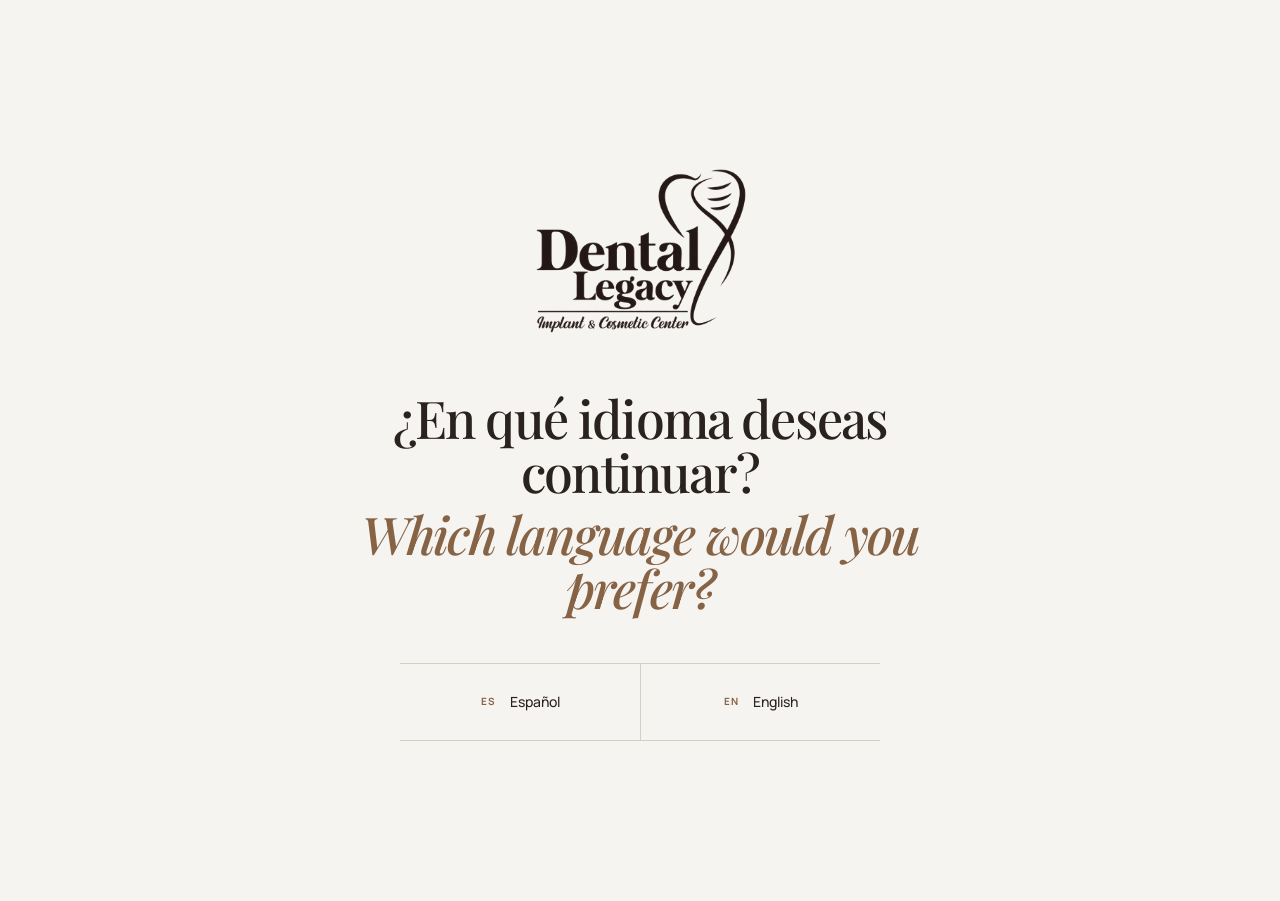
==== valoracion.html @ 096273a8 "Add bilingual assessment flow" ====
<!doctype html>
<html lang="es">
<head>
  <meta charset="utf-8">
  <meta name="viewport" content="width=device-width, initial-scale=1, viewport-fit=cover">
  <meta name="theme-color" content="#f6f4f1">
  <meta name="robots" content="noindex,follow">
  <title>Agenda tu valoración | Dental Legacy CR</title>
  <meta name="description" content="Solicita tu valoración en Dental Legacy CR. Indica el motivo de tu consulta, fecha y hora preferidas y envía tu solicitud directamente por WhatsApp.">
  <meta property="og:type" content="website">
  <meta property="og:title" content="Agenda tu valoración | Dental Legacy CR">
  <meta property="og:description" content="Completa una solicitud breve y envíala directamente a Dental Legacy CR por WhatsApp.">
  <meta property="og:site_name" content="Dental Legacy CR">
  <meta property="og:image" content="https://alediaz07.github.io/-dental-legacy-cr/assets/dental-legacy-equipo.jpeg">
  <meta property="og:image:alt" content="Dental Legacy CR en sus instalaciones">
  <link rel="icon" type="image/webp" href="assets/brand/symbol.webp">
  <link rel="preload" as="font" type="font/woff2" href="assets/fonts/font-1.woff2" crossorigin>
  <link rel="preload" as="font" type="font/woff2" href="assets/fonts/font-3.woff2" crossorigin>
  <link rel="stylesheet" href="assets/fonts/fonts.css">
  <link rel="stylesheet" href="assets/css/valoracion.css?v=2">
  <script defer src="assets/js/valoracion.js?v=2"></script>
</head>
<body class="language-open">
  <div class="language-gate" data-language-gate role="dialog" aria-modal="true" aria-labelledby="language-title">
    <div class="language-gate-inner">
      <img class="language-gate-logo" src="assets/brand/logo.webp" alt="Dental Legacy — Implant &amp; Cosmetic Center" width="1536" height="1024">
      <p class="language-gate-title" id="language-title"><span lang="es">¿En qué idioma deseas continuar?</span><em lang="en">Which language would you prefer?</em></p>
      <div class="language-options">
        <button class="language-option" type="button" data-language="es"><span>ES</span> Español</button>
        <button class="language-option" type="button" data-language="en"><span>EN</span> English</button>
      </div>
    </div>
  </div>

  <a class="skip-link" href="#valoracion-main" inert>Saltar al formulario</a>

  <header class="valuation-header" inert>
    <a class="home-link" href="index.html"><span aria-hidden="true">←</span> Volver a Dental Legacy</a>
    <div class="progress" aria-label="Progreso de la solicitud">
      <span class="progress-label" data-progress-label>Inicio</span>
      <span class="progress-track" aria-hidden="true"><i data-progress-bar></i></span>
      <span class="progress-count" data-progress-count>00 / 05</span>
    </div>
  </header>

  <main id="valoracion-main" class="valuation-main" inert>
    <div class="valuation-shell">
      <section class="flow-view intro-view is-active" data-view="intro" aria-labelledby="valuation-title">
        <p class="eyebrow">Dental Legacy CR</p>
        <h1 id="valuation-title">Agenda tu <em>valoración</em></h1>
        <p class="intro-copy">Cuéntanos brevemente qué necesitas.<br>Te tomará menos de un minuto.</p>
        <button class="primary-action" type="button" data-start>Comenzar <span aria-hidden="true">→</span></button>
      </section>

      <form id="valuation-form" novalidate>
        <section class="flow-view" data-view="1" aria-labelledby="question-1" hidden>
          <h2 id="question-1" tabindex="-1">¿Cómo te llamas?</h2>
          <label class="field-label" for="patient-name">Tu nombre</label>
          <input class="text-input" id="patient-name" name="name" type="text" placeholder="Tu nombre" maxlength="80" autocomplete="name" required aria-describedby="error-1">
          <p class="form-error" id="error-1" aria-live="polite"></p>
          <div class="step-actions step-actions--forward">
            <button class="primary-action" type="button" data-next="1">Continuar <span aria-hidden="true">→</span></button>
          </div>
        </section>

        <section class="flow-view" data-view="2" aria-labelledby="question-2" hidden>
          <h2 id="question-2" tabindex="-1">¿Qué te gustaría consultar?</h2>
          <fieldset class="reason-options" aria-describedby="error-2">
            <legend class="sr-only">Selecciona el motivo de tu consulta</legend>
            <div class="reason-option">
              <input id="reason-general" name="reason" type="radio" value="general">
              <label for="reason-general"><span>Valoración general</span><i aria-hidden="true"></i></label>
            </div>
            <div class="reason-option">
              <input id="reason-implants" name="reason" type="radio" value="implantes">
              <label for="reason-implants"><span>Implantes dentales</span><i aria-hidden="true"></i></label>
            </div>
            <div class="reason-option">
              <input id="reason-aesthetic" name="reason" type="radio" value="blanqueamiento">
              <label for="reason-aesthetic"><span>Estética / blanqueamiento</span><i aria-hidden="true"></i></label>
            </div>
            <div class="reason-option">
              <input id="reason-discomfort" name="reason" type="radio" value="molestia">
              <label for="reason-discomfort"><span>Tengo una molestia</span><i aria-hidden="true"></i></label>
            </div>
            <div class="reason-option">
              <input id="reason-other" name="reason" type="radio" value="otro">
              <label for="reason-other"><span>Otro motivo</span><i aria-hidden="true"></i></label>
            </div>
          </fieldset>
          <p class="form-error" id="error-2" aria-live="polite"></p>
          <div class="step-actions">
            <button class="back-action" type="button" data-back="2"><span aria-hidden="true">←</span> Atrás</button>
            <button class="primary-action" type="button" data-next="2">Continuar <span aria-hidden="true">→</span></button>
          </div>
        </section>

        <section class="flow-view" data-view="3" aria-labelledby="question-3" hidden>
          <h2 id="question-3" tabindex="-1">¿Qué tan pronto te gustaría visitarnos?</h2>
          <div class="picker-block picker-block--date">
            <label class="sr-only" for="preferred-date">Selecciona una fecha</label>
            <input class="native-picker native-picker--assistive" id="preferred-date" name="date" type="date" required aria-describedby="date-note error-3">
            <button class="picker-trigger" type="button" data-picker-trigger="date" aria-controls="preferred-date">
              <span class="picker-value" id="date-value" data-date-value>Selecciona una fecha</span>
              <svg viewBox="0 0 24 24" aria-hidden="true" focusable="false"><rect x="3.5" y="5.5" width="17" height="15" rx="1.5"></rect><path d="M7.5 3.5v4M16.5 3.5v4M3.5 10h17"></path></svg>
            </button>
          </div>
          <p class="preference-note" id="date-note">La fecha es una preferencia y está sujeta a coordinación con la clínica.</p>
          <p class="form-error" id="error-3" aria-live="polite"></p>
          <div class="step-actions">
            <button class="back-action" type="button" data-back="3"><span aria-hidden="true">←</span> Atrás</button>
            <button class="primary-action" type="button" data-next="3">Continuar <span aria-hidden="true">→</span></button>
          </div>
        </section>

        <section class="flow-view" data-view="4" aria-labelledby="question-4" hidden>
          <h2 id="question-4" tabindex="-1">¿A qué hora te funciona mejor?</h2>
          <div class="picker-block picker-block--time">
            <label class="picker-label" for="preferred-time">Seleccionar hora</label>
            <input class="native-picker native-picker--assistive" id="preferred-time" name="time" type="time" required aria-label="Hora preferida" aria-describedby="time-note error-4">
            <button class="picker-trigger" type="button" data-picker-trigger="time" aria-controls="time-picker" aria-expanded="false">
              <span class="picker-value" id="time-value" data-time-value>Seleccionar hora</span>
              <span class="picker-trigger-label" data-time-trigger-label>Formato de 12 horas · a. m. / p. m.</span>
              <svg viewBox="0 0 24 24" aria-hidden="true" focusable="false"><circle cx="12" cy="12" r="8.5"></circle><path d="M12 7.5v4.8l3.2 1.9"></path></svg>
            </button>
            <div class="time-picker" id="time-picker" data-time-picker hidden>
              <p class="time-picker-title">Selecciona tu hora de preferencia</p>
              <div class="time-wheels" aria-label="Selector de hora en formato de 12 horas">
                <div class="time-wheel" data-time-wheel="hour" aria-label="Hora"></div>
                <div class="time-wheel" data-time-wheel="minute" aria-label="Minutos"></div>
                <div class="time-wheel" data-time-wheel="period" aria-label="Período"></div>
              </div>
              <button class="time-picker-confirm" type="button" data-time-confirm>Usar esta hora <span aria-hidden="true">→</span></button>
            </div>
          </div>
          <p class="preference-note" id="time-note">Selecciona tu preferencia en formato de 12 horas. La hora está sujeta a coordinación con la clínica.</p>
          <p class="form-error" id="error-4" aria-live="polite"></p>
          <div class="step-actions">
            <button class="back-action" type="button" data-back="4"><span aria-hidden="true">←</span> Atrás</button>
            <button class="primary-action" type="button" data-next="4">Continuar <span aria-hidden="true">→</span></button>
          </div>
        </section>

        <section class="flow-view" data-view="5" aria-labelledby="question-5" hidden>
          <h2 id="question-5" tabindex="-1">¿Hay algo que quieras contarnos?</h2>
          <label class="field-label" for="patient-comment">Comentario opcional</label>
          <textarea class="text-input text-area" id="patient-comment" name="comment" maxlength="300" placeholder="Escribe aquí si deseas agregar algún detalle..."></textarea>
          <div class="step-actions">
            <button class="back-action" type="button" data-back="5"><span aria-hidden="true">←</span> Atrás</button>
            <button class="primary-action" type="submit">Revisar solicitud <span aria-hidden="true">→</span></button>
          </div>
        </section>
      </form>

      <section class="flow-view review-view" data-view="review" aria-labelledby="review-title" hidden>
        <p class="eyebrow">Solicitud de valoración</p>
        <h2 id="review-title" tabindex="-1">Todo listo.</h2>
        <p class="review-intro">Revisa tu solicitud antes de enviarla.</p>

        <article class="request-ticket" aria-label="Resumen de la solicitud">
          <header class="ticket-heading">
            <p>Dental Legacy CR</p>
            <span>Solicitud de valoración</span>
          </header>
          <dl class="ticket-details">
            <div><dt>Nombre</dt><dd data-review-name></dd></div>
            <div><dt>Consulta</dt><dd data-review-reason></dd></div>
            <div><dt>Fecha preferida</dt><dd data-review-date></dd></div>
            <div><dt>Hora preferida</dt><dd data-review-time></dd></div>
            <div data-review-comment-row hidden><dt>Comentario</dt><dd data-review-comment></dd></div>
          </dl>
          <p class="ticket-footer">Solicitud generada desde Dental Legacy CR</p>
        </article>

        <div class="review-actions">
          <a class="primary-action whatsapp-action" data-whatsapp href="https://wa.me/50687855335" target="_blank" rel="noopener noreferrer">Enviar por WhatsApp <span aria-hidden="true">→</span></a>
          <button class="edit-action" type="button" data-edit>Editar respuestas</button>
        </div>
      </section>
    </div>
  </main>
</body>
</html>
---- assets/fonts/fonts.css ----
@font-face {
  font-family: 'Manrope';
  font-style: normal;
  font-weight: 400;
  font-display: swap;
  src: url(../fonts/font-1.woff2) format('woff2');
  unicode-range: U+0000-00FF, U+0131, U+0152-0153, U+02BB-02BC, U+02C6, U+02DA, U+02DC, U+0304, U+0308, U+0329, U+2000-206F, U+20AC, U+2122, U+2191, U+2193, U+2212, U+2215, U+FEFF, U+FFFD;
}
@font-face {
  font-family: 'Manrope';
  font-style: normal;
  font-weight: 500;
  font-display: swap;
  src: url(../fonts/font-1.woff2) format('woff2');
  unicode-range: U+0000-00FF, U+0131, U+0152-0153, U+02BB-02BC, U+02C6, U+02DA, U+02DC, U+0304, U+0308, U+0329, U+2000-206F, U+20AC, U+2122, U+2191, U+2193, U+2212, U+2215, U+FEFF, U+FFFD;
}
@font-face {
  font-family: 'Manrope';
  font-style: normal;
  font-weight: 600;
  font-display: swap;
  src: url(../fonts/font-1.woff2) format('woff2');
  unicode-range: U+0000-00FF, U+0131, U+0152-0153, U+02BB-02BC, U+02C6, U+02DA, U+02DC, U+0304, U+0308, U+0329, U+2000-206F, U+20AC, U+2122, U+2191, U+2193, U+2212, U+2215, U+FEFF, U+FFFD;
}
@font-face {
  font-family: 'Manrope';
  font-style: normal;
  font-weight: 700;
  font-display: swap;
  src: url(../fonts/font-1.woff2) format('woff2');
  unicode-range: U+0000-00FF, U+0131, U+0152-0153, U+02BB-02BC, U+02C6, U+02DA, U+02DC, U+0304, U+0308, U+0329, U+2000-206F, U+20AC, U+2122, U+2191, U+2193, U+2212, U+2215, U+FEFF, U+FFFD;
}
@font-face {
  font-family: 'Playfair Display';
  font-style: italic;
  font-weight: 500;
  font-display: swap;
  src: url(../fonts/font-2.woff2) format('woff2');
  unicode-range: U+0000-00FF, U+0131, U+0152-0153, U+02BB-02BC, U+02C6, U+02DA, U+02DC, U+0304, U+0308, U+0329, U+2000-206F, U+20AC, U+2122, U+2191, U+2193, U+2212, U+2215, U+FEFF, U+FFFD;
}
@font-face {
  font-family: 'Playfair Display';
  font-style: normal;
  font-weight: 500;
  font-display: swap;
  src: url(../fonts/font-3.woff2) format('woff2');
  unicode-range: U+0000-00FF, U+0131, U+0152-0153, U+02BB-02BC, U+02C6, U+02DA, U+02DC, U+0304, U+0308, U+0329, U+2000-206F, U+20AC, U+2122, U+2191, U+2193, U+2212, U+2215, U+FEFF, U+FFFD;
}
---- assets/css/valoracion.css ----
:root{
  --paper:#f6f4f1;
  --ink:#2a221f;
  --accent:#876346;
  --line:#d6cfc5;
  --muted:#746b66;
  --error:#8b3f32;
  --serif:'Playfair Display',Georgia,serif;
  --sans:'Manrope',Arial,sans-serif;
}

*,*::before,*::after{box-sizing:border-box}
html{min-width:320px;background:var(--paper);scroll-behavior:smooth}
body{min-height:100vh;min-height:100dvh;margin:0;overflow-x:hidden;background:var(--paper);color:var(--ink);font-family:var(--sans);font-size:16px;-webkit-font-smoothing:antialiased}
body.language-open{overflow:hidden}
button,input,textarea{font:inherit}
button,a,input,textarea{-webkit-tap-highlight-color:transparent}
button{color:inherit}
[hidden]{display:none!important}

.language-gate{position:fixed;z-index:1000;inset:0;display:grid;place-items:center;min-height:100vh;min-height:100dvh;padding:clamp(24px,5vw,72px);background:var(--paper);opacity:1;transition:opacity .38s ease,visibility .38s ease}
.language-gate.is-closing{visibility:hidden;opacity:0;pointer-events:none}
.language-gate-inner{display:grid;justify-items:center;width:min(100%,660px);text-align:center}
.language-gate-logo{display:block;width:min(72vw,310px);height:auto;max-height:180px;object-fit:contain}
.language-gate-title{display:grid;gap:7px;margin:clamp(28px,5vw,52px) 0 clamp(30px,5vw,48px);font-family:var(--serif);font-size:clamp(30px,4.5vw,52px);font-weight:500;line-height:1.04;letter-spacing:-.035em}
.language-gate-title span,.language-gate-title em{display:block}
.language-gate-title em{color:var(--accent);font-weight:500}
.language-options{display:grid;grid-template-columns:repeat(2,minmax(0,1fr));width:min(100%,480px);border-top:1px solid var(--line);border-bottom:1px solid var(--line)}
.language-option{display:flex;align-items:center;justify-content:center;gap:13px;min-height:76px;padding:15px;border:0;background:transparent;color:var(--ink);font:500 14px/1.3 var(--sans);cursor:pointer;transition:background .25s ease,color .25s ease}
.language-option+ .language-option{border-left:1px solid var(--line)}
.language-option span{color:var(--accent);font-size:10px;font-weight:700;letter-spacing:.15em}
.language-option:hover{background:rgba(135,99,70,.08);color:var(--accent)}

.skip-link{position:fixed;z-index:10;top:8px;left:8px;padding:10px 14px;background:var(--ink);color:var(--paper);font-size:13px;transform:translateY(-150%)}
.skip-link:focus{transform:translateY(0)}

.valuation-header{position:relative;z-index:2;display:flex;align-items:center;justify-content:space-between;gap:32px;width:min(100%,1440px);margin:0 auto;padding:clamp(24px,3vw,42px) clamp(22px,5vw,76px)}
.home-link{display:inline-flex;align-items:center;gap:9px;min-height:44px;color:var(--ink);font-size:12px;font-weight:500;letter-spacing:.02em;text-decoration:none}
.home-link span{color:var(--accent);transition:transform .25s ease}
.home-link:hover span{transform:translateX(-3px)}
.progress{display:grid;grid-template-columns:auto minmax(72px,150px) auto;align-items:center;gap:13px;min-width:min(100%,260px);color:var(--muted);font-size:9px;font-weight:600;letter-spacing:.13em;text-transform:uppercase}
.progress-track{height:1px;overflow:hidden;background:var(--line)}
.progress-track i{display:block;width:100%;height:100%;background:var(--accent);transform:scaleX(0);transform-origin:left center;transition:transform .4s ease}
.progress-count{font-variant-numeric:tabular-nums}

.valuation-main{display:grid;min-height:calc(100vh - 120px);min-height:calc(100dvh - 120px);padding:clamp(18px,4vh,48px) clamp(22px,5vw,76px) calc(48px + env(safe-area-inset-bottom))}
.valuation-shell{display:grid;align-items:center;width:min(100%,1100px);margin:0 auto}
#valuation-form{display:grid;grid-area:1/1}
.flow-view{grid-area:1/1;width:min(100%,790px);opacity:0;transform:translateY(12px);transition:opacity .38s ease,transform .38s ease}
.flow-view.is-active{opacity:1;transform:translateY(0)}
.eyebrow{margin:0 0 20px;color:var(--accent);font-size:10px;font-weight:600;letter-spacing:.2em;text-transform:uppercase}
h1,h2{max-width:780px;margin:0;font-family:var(--serif);font-weight:500;letter-spacing:-.045em}
h1:focus,h2:focus{outline:none}
h1{font-size:clamp(58px,8vw,112px);line-height:.9}
h1 em{display:block;color:var(--accent);font-weight:500}
h2{font-size:clamp(50px,6.8vw,92px);line-height:.92}
.flow-view:not(.intro-view) h2,.flow-view:not(.intro-view) .text-input,.flow-view:not(.intro-view) .reason-option label,.flow-view:not(.intro-view) .native-picker,.flow-view:not(.intro-view) .picker-value,.flow-view:not(.intro-view) .ticket-details dd{font-family:var(--serif);font-weight:500;letter-spacing:-.03em}
.intro-copy,.review-intro{margin:clamp(25px,4vw,42px) 0 0;color:var(--muted);font-size:clamp(15px,1.4vw,18px);line-height:1.75}

.primary-action{display:inline-flex;align-items:center;justify-content:space-between;gap:38px;min-width:220px;min-height:54px;margin-top:clamp(30px,5vw,50px);padding:13px 20px;border:1px solid var(--ink);border-radius:2px;background:var(--ink);color:var(--paper);font-size:13px;font-weight:500;text-decoration:none;cursor:pointer;transition:background .25s ease,border-color .25s ease,transform .25s ease,box-shadow .25s ease}
.primary-action span{transition:transform .25s ease}
.primary-action:hover{border-color:var(--accent);background:var(--accent);box-shadow:0 10px 26px rgba(42,34,31,.1);transform:translateY(-2px)}
.primary-action:hover span{transform:translateX(3px)}
.primary-action:active{transform:translateY(0) scale(.985)}
.back-action,.edit-action,.change-picker{min-height:44px;padding:8px 0;border:0;background:transparent;color:var(--muted);font-size:12px;text-decoration:underline;text-decoration-color:var(--line);text-underline-offset:5px;cursor:pointer;transition:color .2s ease}
.back-action:hover,.edit-action:hover,.change-picker:hover{color:var(--accent)}

.field-label{display:block;margin-top:clamp(34px,5vw,54px);color:var(--accent);font-size:10px;font-weight:600;letter-spacing:.16em;text-transform:uppercase}
.text-input{display:block;width:min(100%,680px);min-height:58px;margin-top:8px;padding:11px 1px;border:0;border-bottom:1px solid var(--line);border-radius:0;outline:0;background:transparent;color:var(--ink);font-family:var(--serif);font-size:clamp(24px,3vw,38px);font-weight:500;line-height:1.3;transition:border-color .2s ease}
.text-input::placeholder{color:#a49b94;opacity:1}
.text-input:focus{border-bottom-color:var(--accent)}
.text-area{min-height:130px;resize:vertical;font-family:var(--sans);font-size:16px;line-height:1.7}
.form-error{min-height:20px;margin:10px 0 0;color:var(--error);font-size:12px;line-height:1.5}
.step-actions{display:flex;align-items:center;justify-content:space-between;gap:20px;width:min(100%,680px);margin-top:clamp(24px,4vw,42px)}
.step-actions .primary-action{margin-top:0}
.step-actions--forward{justify-content:flex-end}

.reason-options{display:grid;gap:10px;width:min(100%,680px);margin:clamp(30px,4vw,46px) 0 0;padding:0;border:0}
.reason-option{position:relative;border:1px solid var(--line);border-radius:3px;background:rgba(255,255,255,.16);transition:border-color .28s ease,background .28s ease,box-shadow .28s ease,transform .28s ease}
.reason-option input{position:absolute;width:1px;height:1px;opacity:0}
.reason-option label{display:flex;align-items:center;justify-content:space-between;gap:24px;min-height:64px;padding:13px 16px;color:var(--ink);font-family:var(--serif);font-size:clamp(20px,2.2vw,27px);cursor:pointer;transition:color .28s ease}
.reason-option label i{position:relative;flex:0 0 16px;width:16px;height:16px;border:1px solid var(--line);border-radius:50%;transition:border-color .28s ease,background .28s ease,box-shadow .28s ease,transform .28s ease}
.reason-option:has(input:checked){border-color:var(--accent);background:rgba(135,99,70,.075);box-shadow:0 8px 20px rgba(42,34,31,.06);transform:translateY(-1px)}
.reason-option input:checked+label{color:var(--accent)}
.reason-option input:checked+label i{border-color:var(--accent);background:var(--accent);box-shadow:inset 0 0 0 4px var(--paper);transform:scale(1.12);animation:reason-indicator .34s ease-out}
.reason-option input:focus-visible+label{outline:2px solid var(--accent);outline-offset:3px}
@keyframes reason-indicator{0%{transform:scale(.65)}65%{transform:scale(1.2)}100%{transform:scale(1.12)}}

.picker-block{width:min(100%,680px);margin-top:clamp(34px,5vw,54px)}
.picker-label{display:block;margin-bottom:9px;color:var(--accent);font-size:10px;font-weight:600;letter-spacing:.16em;text-transform:uppercase}
.native-picker{display:block;width:100%;min-height:58px;padding:10px 1px;border:0;border-bottom:1px solid var(--line);border-radius:0;outline:0;background:transparent;color:var(--ink);font-family:var(--serif);font-size:clamp(22px,2.8vw,34px);font-weight:500;color-scheme:light;cursor:pointer}
.native-picker:focus{border-bottom-color:var(--accent)}
.native-picker--assistive{position:absolute;width:1px;height:1px;min-height:0;padding:0;border:0;overflow:hidden;clip:rect(0,0,0,0);clip-path:inset(50%);white-space:nowrap}
.picker-trigger{display:grid;grid-template-columns:minmax(0,1fr) auto;grid-template-areas:"value icon" "label icon";column-gap:18px;align-items:center;width:100%;min-height:92px;padding:17px 18px;border:1px solid var(--line);border-radius:3px;background:rgba(255,255,255,.16);color:var(--ink);text-align:left;cursor:pointer;transition:border-color .28s ease,background .28s ease,box-shadow .28s ease,transform .28s ease}
.picker-block--date .picker-trigger{grid-template-areas:"value icon";min-height:76px}
.picker-trigger:hover{border-color:var(--accent);background:rgba(135,99,70,.045);box-shadow:0 8px 20px rgba(42,34,31,.05);transform:translateY(-1px)}
.picker-trigger:active{transform:translateY(0) scale(.99)}
.picker-trigger .picker-value{grid-area:value;margin:0}
.picker-trigger-label{grid-area:label;margin-top:3px;color:var(--muted);font-size:10px;font-weight:600;letter-spacing:.13em;text-transform:uppercase}
.picker-trigger svg{grid-area:icon;width:22px;height:22px;fill:none;stroke:var(--accent);stroke-width:1.35;stroke-linecap:round;stroke-linejoin:round}
.picker-value{margin:18px 0 0;color:var(--ink);font-family:var(--serif);font-size:clamp(22px,2.8vw,34px);line-height:1.25}
.time-picker{margin-top:10px;padding:18px;border:1px solid var(--line);border-radius:3px;background:rgba(255,255,255,.28)}
.time-picker-title{margin:0 0 14px;color:var(--accent);font-size:10px;font-weight:600;letter-spacing:.14em;text-transform:uppercase}
.time-wheels{position:relative;display:grid;grid-template-columns:.8fr .8fr 1.15fr;gap:7px;height:132px;overflow:hidden;border:1px solid var(--line);border-radius:2px;background:var(--paper)}
.time-wheels::before{position:absolute;z-index:1;top:44px;right:7px;left:7px;height:42px;border-top:1px solid var(--accent);border-bottom:1px solid var(--accent);background:rgba(135,99,70,.06);content:"";pointer-events:none}
.time-wheel{position:relative;z-index:0;display:flex;flex-direction:column;height:132px;overflow-y:auto;overscroll-behavior:contain;scroll-snap-type:y mandatory;scrollbar-width:none;-ms-overflow-style:none}
.time-wheel::-webkit-scrollbar{display:none}
.time-wheel::before,.time-wheel::after{display:block;flex:0 0 44px;content:""}
.time-wheel-option{display:grid;place-items:center;flex:0 0 44px;width:100%;padding:0;border:0;background:transparent;color:var(--muted);font-family:var(--serif);font-size:20px;line-height:1;scroll-snap-align:center;cursor:pointer;transition:color .2s ease,transform .2s ease,opacity .2s ease}
.time-wheel-option[aria-selected="true"]{color:var(--ink);transform:scale(1.08)}
.time-wheel-option:focus-visible{position:relative;z-index:2;outline-offset:-3px}
.time-picker-confirm{display:flex;align-items:center;justify-content:space-between;width:100%;min-height:46px;margin-top:12px;padding:10px 13px;border:1px solid var(--ink);border-radius:2px;background:var(--ink);color:var(--paper);font:500 12px/1.3 var(--sans);cursor:pointer;transition:background .2s ease,border-color .2s ease}
.time-picker-confirm:hover{border-color:var(--accent);background:var(--accent)}
.preference-note{width:min(100%,680px);margin:15px 0 0;color:var(--muted);font-size:11px;line-height:1.6}

.review-view{width:min(100%,920px)}
.review-view h2{font-size:clamp(54px,7vw,92px)}
.review-intro{margin-top:15px}
.request-ticket{width:min(100%,780px);margin-top:clamp(28px,4vw,42px);padding:clamp(24px,4vw,42px);border:1px solid var(--line);background:rgba(255,255,255,.2)}
.ticket-heading{display:flex;align-items:flex-end;justify-content:space-between;gap:24px;padding-bottom:18px;border-bottom:1px solid var(--line);text-transform:uppercase}
.ticket-heading p{margin:0;color:var(--ink);font-family:var(--serif);font-size:18px;letter-spacing:.05em}
.ticket-heading span{color:var(--accent);font-size:9px;font-weight:600;letter-spacing:.17em}
.ticket-details{display:grid;grid-template-columns:repeat(2,minmax(0,1fr));margin:0}
.ticket-details>div{min-width:0;padding:19px 18px 19px 0;border-bottom:1px solid var(--line)}
.ticket-details>div:nth-child(even){padding-left:18px;border-left:1px solid var(--line)}
.ticket-details dt{margin-bottom:6px;color:var(--muted);font-size:9px;font-weight:600;letter-spacing:.14em;text-transform:uppercase}
.ticket-details dd{margin:0;overflow-wrap:anywhere;font-family:var(--serif);font-size:clamp(17px,2vw,22px);line-height:1.35}
.ticket-footer{margin:18px 0 0;color:var(--muted);font-size:9px;letter-spacing:.12em;text-transform:uppercase}
.review-actions{display:flex;align-items:center;gap:28px;width:min(100%,780px)}
.review-actions .primary-action{margin-top:26px}
.edit-action{margin-top:26px}

:focus-visible{outline:2px solid var(--accent);outline-offset:4px}
.primary-action:focus-visible{outline-color:var(--ink);outline-offset:4px}
.sr-only{position:absolute!important;width:1px!important;height:1px!important;padding:0!important;margin:-1px!important;overflow:hidden!important;clip:rect(0,0,0,0)!important;white-space:nowrap!important;border:0!important}

@media(max-width:700px){
  .language-gate{padding:24px 20px calc(24px + env(safe-area-inset-bottom))}
  .language-gate-logo{width:min(74vw,270px)}
  .language-gate-title{font-size:clamp(30px,9vw,42px)}
  .language-options{grid-template-columns:1fr}
  .language-option{min-height:66px}
  .language-option+ .language-option{border-top:1px solid var(--line);border-left:0}
  .valuation-header{align-items:flex-start;padding:18px 20px 10px}
  .home-link{font-size:11px}
  .progress{grid-template-columns:minmax(58px,100px) auto;min-width:0;margin-top:10px}
  .progress-label{display:none}
  .valuation-main{align-items:start;min-height:calc(100vh - 82px);min-height:calc(100dvh - 82px);padding:clamp(34px,8vh,72px) 20px calc(34px + env(safe-area-inset-bottom))}
  h1{font-size:clamp(52px,17vw,74px)}
  h2{font-size:clamp(46px,13vw,62px)}
  .intro-copy{font-size:15px}
  .primary-action{width:100%;min-width:0;min-height:52px;margin-top:34px}
  .step-actions{align-items:stretch;flex-direction:column-reverse;gap:7px;margin-top:25px}
  .step-actions .primary-action{width:100%}
  .back-action{align-self:flex-start}
  .field-label,.picker-block{margin-top:32px}
  .text-input{font-size:26px}
  .text-area{min-height:120px;font-size:16px}
  .reason-options{margin-top:28px}
  .reason-option label{min-height:58px;font-size:21px}
  .picker-value{font-size:24px}
  .time-wheels{grid-template-columns:.8fr .8fr 1.2fr}
  .ticket-heading{align-items:flex-start;flex-direction:column;gap:8px}
  .ticket-details{grid-template-columns:1fr}
  .ticket-details>div,.ticket-details>div:nth-child(even){padding:17px 0;border-left:0}
  .review-actions{align-items:stretch;flex-direction:column;gap:5px}
  .review-actions .primary-action{margin-top:23px}
  .edit-action{align-self:center;margin-top:0}
}

@media(prefers-reduced-motion:reduce){
  html{scroll-behavior:auto}
  *,*::before,*::after{scroll-behavior:auto!important;transition-duration:.01ms!important;animation-duration:.01ms!important;animation-iteration-count:1!important}
  .flow-view{transform:none}
}
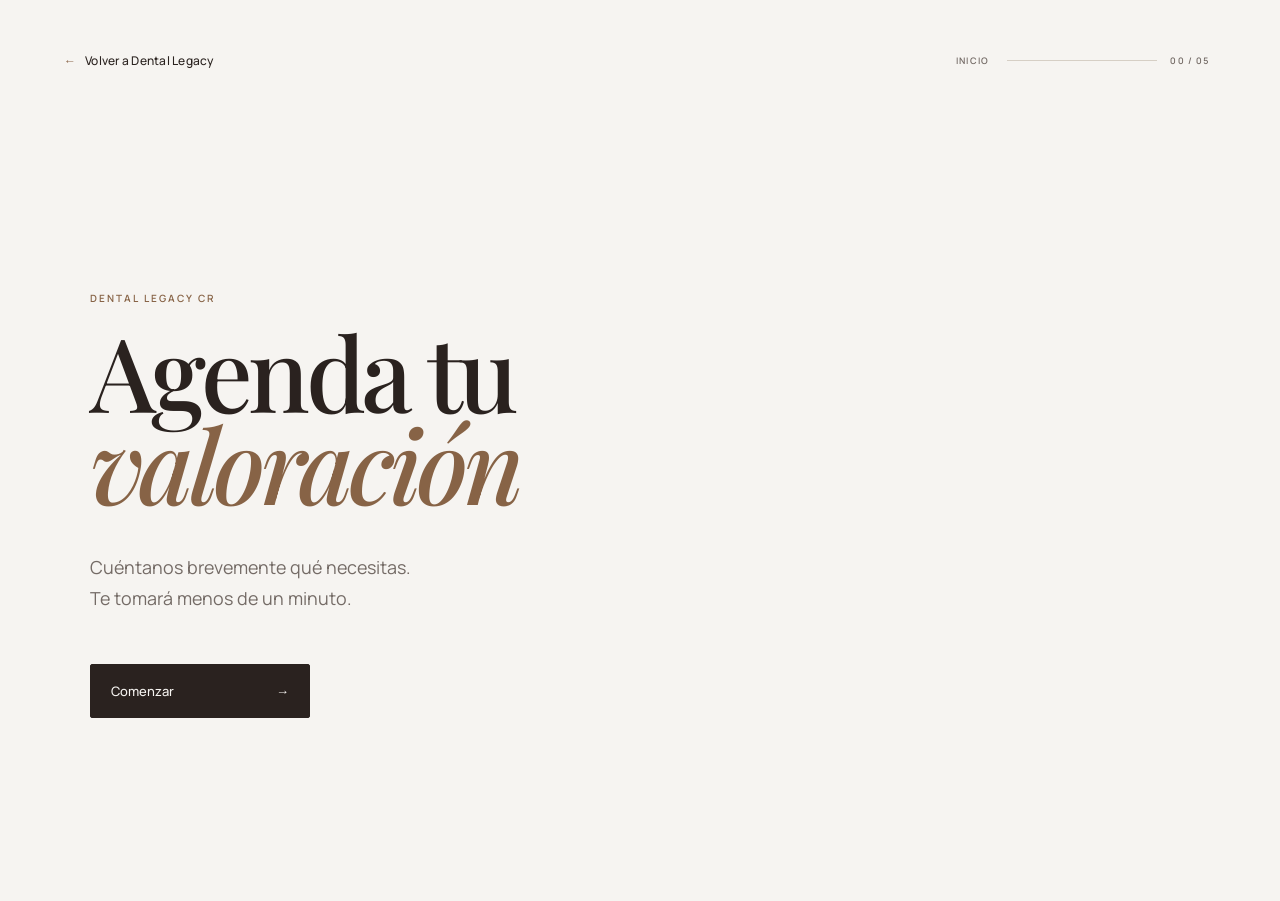
==== commit fbc979b9: "Add bilingual site flow and restore storytelling" ====
--- a/valoracion.html
+++ b/valoracion.html
@@ -17,24 +17,13 @@
   <link rel="preload" as="font" type="font/woff2" href="assets/fonts/font-1.woff2" crossorigin>
   <link rel="preload" as="font" type="font/woff2" href="assets/fonts/font-3.woff2" crossorigin>
   <link rel="stylesheet" href="assets/fonts/fonts.css">
-  <link rel="stylesheet" href="assets/css/valoracion.css?v=2">
-  <script defer src="assets/js/valoracion.js?v=2"></script>
+  <link rel="stylesheet" href="assets/css/valoracion.css?v=3">
+  <script defer src="assets/js/valoracion.js?v=3"></script>
 </head>
-<body class="language-open">
-  <div class="language-gate" data-language-gate role="dialog" aria-modal="true" aria-labelledby="language-title">
-    <div class="language-gate-inner">
-      <img class="language-gate-logo" src="assets/brand/logo.webp" alt="Dental Legacy — Implant &amp; Cosmetic Center" width="1536" height="1024">
-      <p class="language-gate-title" id="language-title"><span lang="es">¿En qué idioma deseas continuar?</span><em lang="en">Which language would you prefer?</em></p>
-      <div class="language-options">
-        <button class="language-option" type="button" data-language="es"><span>ES</span> Español</button>
-        <button class="language-option" type="button" data-language="en"><span>EN</span> English</button>
-      </div>
-    </div>
-  </div>
+<body>
+  <a class="skip-link" href="#valoracion-main">Saltar al formulario</a>
 
-  <a class="skip-link" href="#valoracion-main" inert>Saltar al formulario</a>
-
-  <header class="valuation-header" inert>
+  <header class="valuation-header">
     <a class="home-link" href="index.html"><span aria-hidden="true">←</span> Volver a Dental Legacy</a>
     <div class="progress" aria-label="Progreso de la solicitud">
       <span class="progress-label" data-progress-label>Inicio</span>
@@ -43,7 +32,7 @@
     </div>
   </header>
 
-  <main id="valoracion-main" class="valuation-main" inert>
+  <main id="valoracion-main" class="valuation-main">
     <div class="valuation-shell">
       <section class="flow-view intro-view is-active" data-view="intro" aria-labelledby="valuation-title">
         <p class="eyebrow">Dental Legacy CR</p>
--- a/assets/css/valoracion.css
+++ b/assets/css/valoracion.css
@@ -12,24 +12,10 @@
 *,*::before,*::after{box-sizing:border-box}
 html{min-width:320px;background:var(--paper);scroll-behavior:smooth}
 body{min-height:100vh;min-height:100dvh;margin:0;overflow-x:hidden;background:var(--paper);color:var(--ink);font-family:var(--sans);font-size:16px;-webkit-font-smoothing:antialiased}
-body.language-open{overflow:hidden}
 button,input,textarea{font:inherit}
 button,a,input,textarea{-webkit-tap-highlight-color:transparent}
 button{color:inherit}
 [hidden]{display:none!important}
-
-.language-gate{position:fixed;z-index:1000;inset:0;display:grid;place-items:center;min-height:100vh;min-height:100dvh;padding:clamp(24px,5vw,72px);background:var(--paper);opacity:1;transition:opacity .38s ease,visibility .38s ease}
-.language-gate.is-closing{visibility:hidden;opacity:0;pointer-events:none}
-.language-gate-inner{display:grid;justify-items:center;width:min(100%,660px);text-align:center}
-.language-gate-logo{display:block;width:min(72vw,310px);height:auto;max-height:180px;object-fit:contain}
-.language-gate-title{display:grid;gap:7px;margin:clamp(28px,5vw,52px) 0 clamp(30px,5vw,48px);font-family:var(--serif);font-size:clamp(30px,4.5vw,52px);font-weight:500;line-height:1.04;letter-spacing:-.035em}
-.language-gate-title span,.language-gate-title em{display:block}
-.language-gate-title em{color:var(--accent);font-weight:500}
-.language-options{display:grid;grid-template-columns:repeat(2,minmax(0,1fr));width:min(100%,480px);border-top:1px solid var(--line);border-bottom:1px solid var(--line)}
-.language-option{display:flex;align-items:center;justify-content:center;gap:13px;min-height:76px;padding:15px;border:0;background:transparent;color:var(--ink);font:500 14px/1.3 var(--sans);cursor:pointer;transition:background .25s ease,color .25s ease}
-.language-option+ .language-option{border-left:1px solid var(--line)}
-.language-option span{color:var(--accent);font-size:10px;font-weight:700;letter-spacing:.15em}
-.language-option:hover{background:rgba(135,99,70,.08);color:var(--accent)}
 
 .skip-link{position:fixed;z-index:10;top:8px;left:8px;padding:10px 14px;background:var(--ink);color:var(--paper);font-size:13px;transform:translateY(-150%)}
 .skip-link:focus{transform:translateY(0)}
@@ -135,12 +121,6 @@
 .sr-only{position:absolute!important;width:1px!important;height:1px!important;padding:0!important;margin:-1px!important;overflow:hidden!important;clip:rect(0,0,0,0)!important;white-space:nowrap!important;border:0!important}
 
 @media(max-width:700px){
-  .language-gate{padding:24px 20px calc(24px + env(safe-area-inset-bottom))}
-  .language-gate-logo{width:min(74vw,270px)}
-  .language-gate-title{font-size:clamp(30px,9vw,42px)}
-  .language-options{grid-template-columns:1fr}
-  .language-option{min-height:66px}
-  .language-option+ .language-option{border-top:1px solid var(--line);border-left:0}
   .valuation-header{align-items:flex-start;padding:18px 20px 10px}
   .home-link{font-size:11px}
   .progress{grid-template-columns:minmax(58px,100px) auto;min-width:0;margin-top:10px}
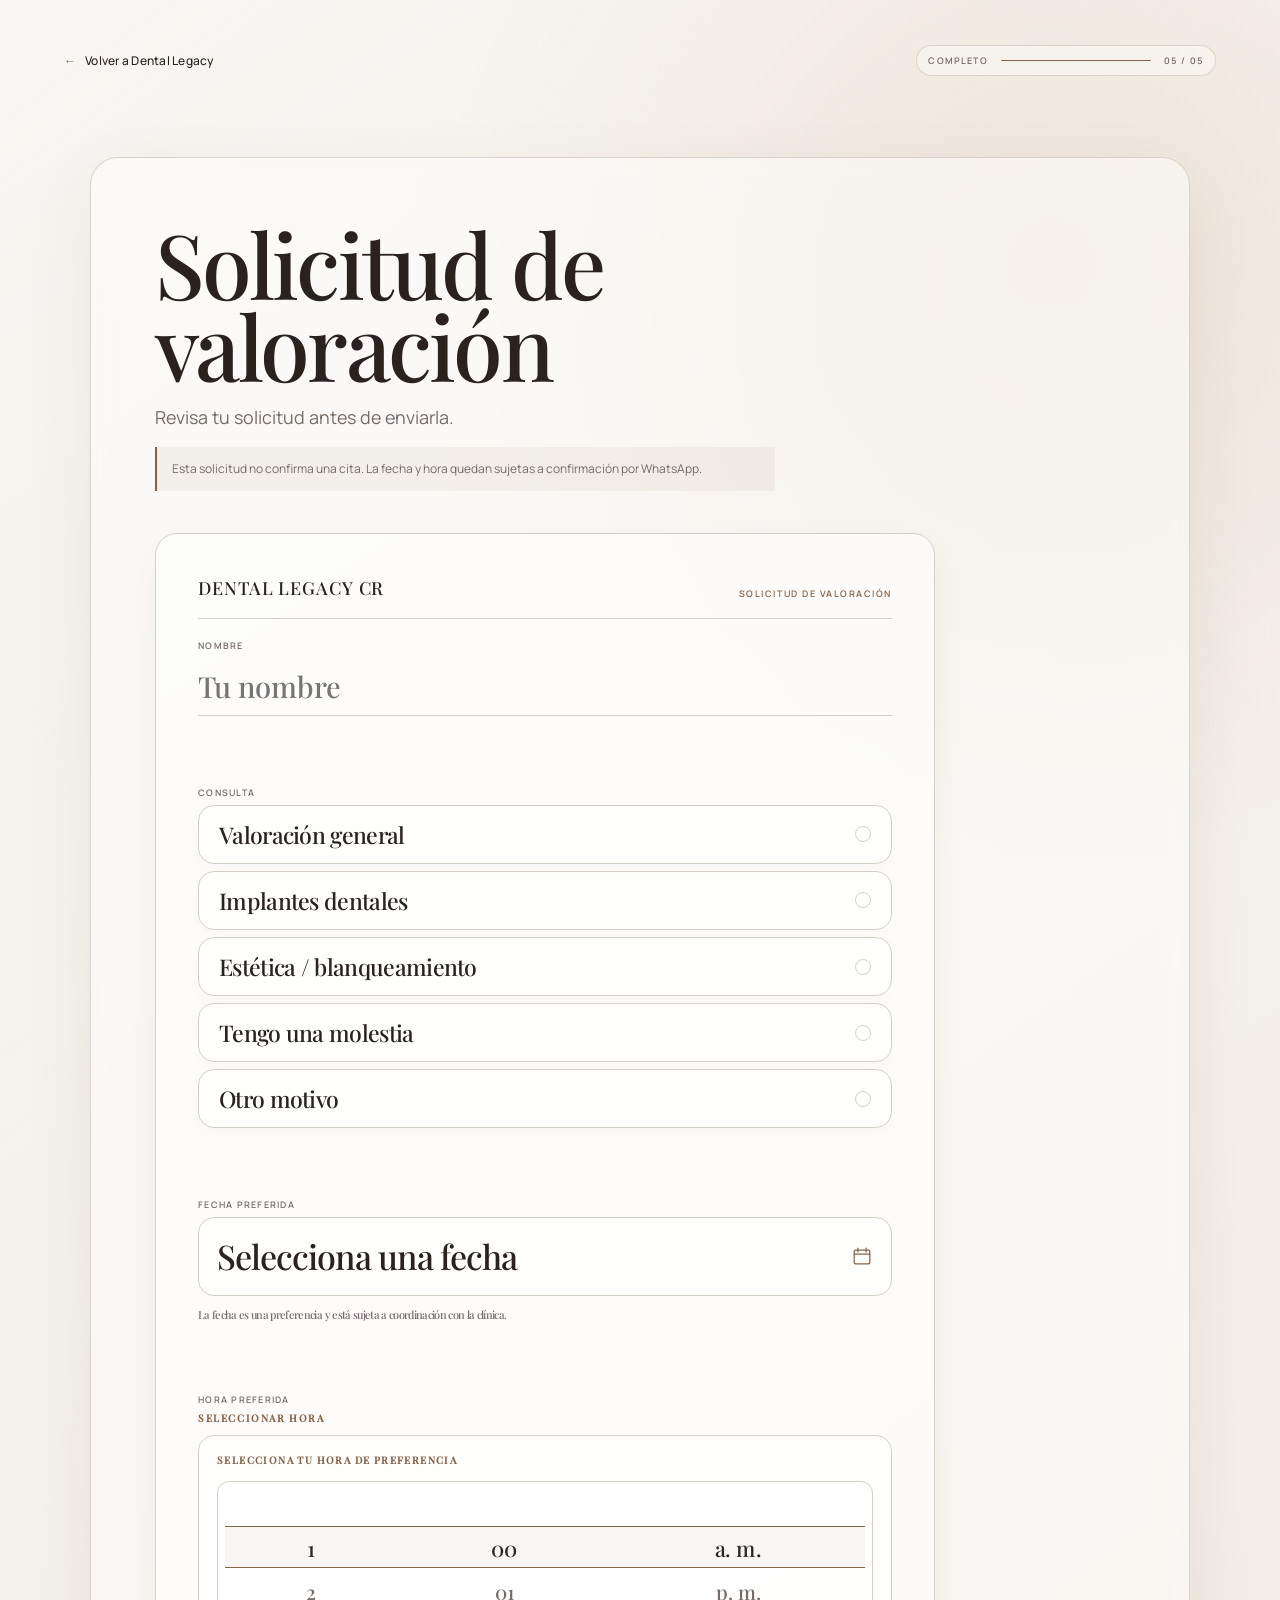
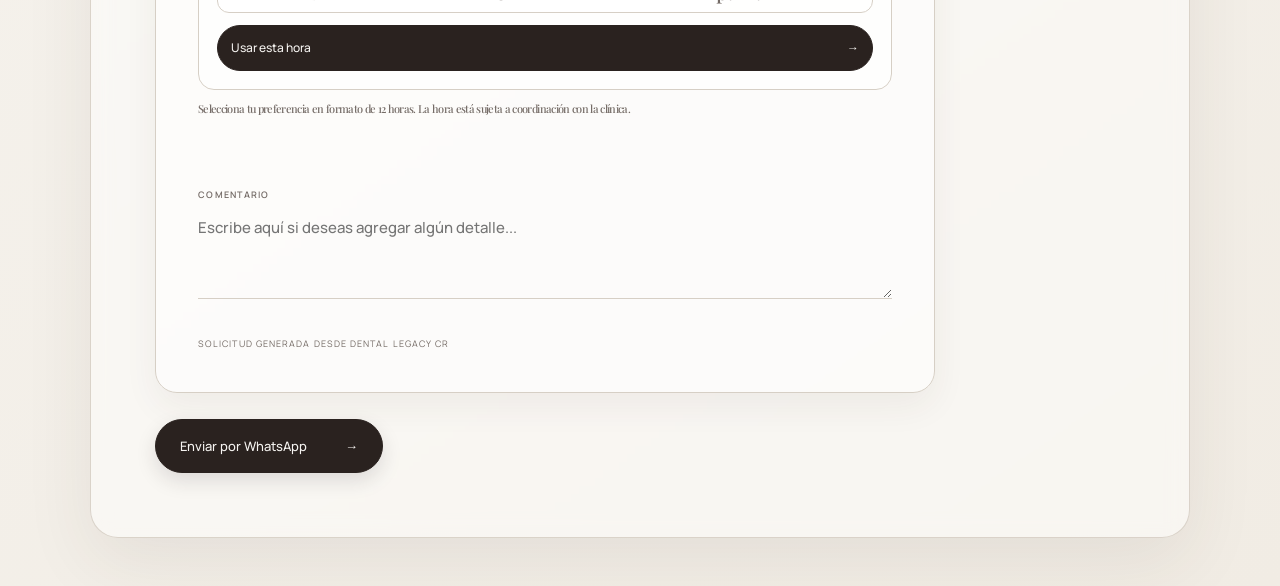
==== commit c83f4549: "Refine booking flow and reels carousel" ====
--- a/valoracion.html
+++ b/valoracion.html
@@ -24,7 +24,7 @@
   <a class="skip-link" href="#valoracion-main">Saltar al formulario</a>
 
   <header class="valuation-header">
-    <a class="home-link" href="index.html"><span aria-hidden="true">←</span> Volver a Dental Legacy</a>
+    <a class="home-link" href="index.html?skip-language-gate=1#inicio"><span aria-hidden="true">←</span> Volver a Dental Legacy</a>
     <div class="progress" aria-label="Progreso de la solicitud">
       <span class="progress-label" data-progress-label>Inicio</span>
       <span class="progress-track" aria-hidden="true"><i data-progress-bar></i></span>
@@ -34,7 +34,7 @@
 
   <main id="valoracion-main" class="valuation-main">
     <div class="valuation-shell">
-      <section class="flow-view intro-view is-active" data-view="intro" aria-labelledby="valuation-title">
+      <section class="flow-view intro-view" data-view="intro" aria-labelledby="valuation-title" hidden>
         <p class="eyebrow">Dental Legacy CR</p>
         <h1 id="valuation-title">Agenda tu <em>valoración</em></h1>
         <p class="intro-copy">Cuéntanos brevemente qué necesitas.<br>Te tomará menos de un minuto.</p>
@@ -44,126 +44,47 @@
       <form id="valuation-form" novalidate>
         <section class="flow-view" data-view="1" aria-labelledby="question-1" hidden>
           <h2 id="question-1" tabindex="-1">¿Cómo te llamas?</h2>
-          <label class="field-label" for="patient-name">Tu nombre</label>
-          <input class="text-input" id="patient-name" name="name" type="text" placeholder="Tu nombre" maxlength="80" autocomplete="name" required aria-describedby="error-1">
-          <p class="form-error" id="error-1" aria-live="polite"></p>
-          <div class="step-actions step-actions--forward">
-            <button class="primary-action" type="button" data-next="1">Continuar <span aria-hidden="true">→</span></button>
-          </div>
         </section>
 
         <section class="flow-view" data-view="2" aria-labelledby="question-2" hidden>
           <h2 id="question-2" tabindex="-1">¿Qué te gustaría consultar?</h2>
-          <fieldset class="reason-options" aria-describedby="error-2">
-            <legend class="sr-only">Selecciona el motivo de tu consulta</legend>
-            <div class="reason-option">
-              <input id="reason-general" name="reason" type="radio" value="general">
-              <label for="reason-general"><span>Valoración general</span><i aria-hidden="true"></i></label>
-            </div>
-            <div class="reason-option">
-              <input id="reason-implants" name="reason" type="radio" value="implantes">
-              <label for="reason-implants"><span>Implantes dentales</span><i aria-hidden="true"></i></label>
-            </div>
-            <div class="reason-option">
-              <input id="reason-aesthetic" name="reason" type="radio" value="blanqueamiento">
-              <label for="reason-aesthetic"><span>Estética / blanqueamiento</span><i aria-hidden="true"></i></label>
-            </div>
-            <div class="reason-option">
-              <input id="reason-discomfort" name="reason" type="radio" value="molestia">
-              <label for="reason-discomfort"><span>Tengo una molestia</span><i aria-hidden="true"></i></label>
-            </div>
-            <div class="reason-option">
-              <input id="reason-other" name="reason" type="radio" value="otro">
-              <label for="reason-other"><span>Otro motivo</span><i aria-hidden="true"></i></label>
-            </div>
-          </fieldset>
-          <p class="form-error" id="error-2" aria-live="polite"></p>
-          <div class="step-actions">
-            <button class="back-action" type="button" data-back="2"><span aria-hidden="true">←</span> Atrás</button>
-            <button class="primary-action" type="button" data-next="2">Continuar <span aria-hidden="true">→</span></button>
-          </div>
         </section>
 
         <section class="flow-view" data-view="3" aria-labelledby="question-3" hidden>
           <h2 id="question-3" tabindex="-1">¿Qué tan pronto te gustaría visitarnos?</h2>
-          <div class="picker-block picker-block--date">
-            <label class="sr-only" for="preferred-date">Selecciona una fecha</label>
-            <input class="native-picker native-picker--assistive" id="preferred-date" name="date" type="date" required aria-describedby="date-note error-3">
-            <button class="picker-trigger" type="button" data-picker-trigger="date" aria-controls="preferred-date">
-              <span class="picker-value" id="date-value" data-date-value>Selecciona una fecha</span>
-              <svg viewBox="0 0 24 24" aria-hidden="true" focusable="false"><rect x="3.5" y="5.5" width="17" height="15" rx="1.5"></rect><path d="M7.5 3.5v4M16.5 3.5v4M3.5 10h17"></path></svg>
-            </button>
-          </div>
-          <p class="preference-note" id="date-note">La fecha es una preferencia y está sujeta a coordinación con la clínica.</p>
-          <p class="form-error" id="error-3" aria-live="polite"></p>
-          <div class="step-actions">
-            <button class="back-action" type="button" data-back="3"><span aria-hidden="true">←</span> Atrás</button>
-            <button class="primary-action" type="button" data-next="3">Continuar <span aria-hidden="true">→</span></button>
-          </div>
         </section>
 
         <section class="flow-view" data-view="4" aria-labelledby="question-4" hidden>
           <h2 id="question-4" tabindex="-1">¿A qué hora te funciona mejor?</h2>
-          <div class="picker-block picker-block--time">
-            <label class="picker-label" for="preferred-time">Seleccionar hora</label>
-            <input class="native-picker native-picker--assistive" id="preferred-time" name="time" type="time" required aria-label="Hora preferida" aria-describedby="time-note error-4">
-            <button class="picker-trigger" type="button" data-picker-trigger="time" aria-controls="time-picker" aria-expanded="false">
-              <span class="picker-value" id="time-value" data-time-value>Seleccionar hora</span>
-              <span class="picker-trigger-label" data-time-trigger-label>Formato de 12 horas · a. m. / p. m.</span>
-              <svg viewBox="0 0 24 24" aria-hidden="true" focusable="false"><circle cx="12" cy="12" r="8.5"></circle><path d="M12 7.5v4.8l3.2 1.9"></path></svg>
-            </button>
-            <div class="time-picker" id="time-picker" data-time-picker hidden>
-              <p class="time-picker-title">Selecciona tu hora de preferencia</p>
-              <div class="time-wheels" aria-label="Selector de hora en formato de 12 horas">
-                <div class="time-wheel" data-time-wheel="hour" aria-label="Hora"></div>
-                <div class="time-wheel" data-time-wheel="minute" aria-label="Minutos"></div>
-                <div class="time-wheel" data-time-wheel="period" aria-label="Período"></div>
-              </div>
-              <button class="time-picker-confirm" type="button" data-time-confirm>Usar esta hora <span aria-hidden="true">→</span></button>
-            </div>
-          </div>
-          <p class="preference-note" id="time-note">Selecciona tu preferencia en formato de 12 horas. La hora está sujeta a coordinación con la clínica.</p>
-          <p class="form-error" id="error-4" aria-live="polite"></p>
-          <div class="step-actions">
-            <button class="back-action" type="button" data-back="4"><span aria-hidden="true">←</span> Atrás</button>
-            <button class="primary-action" type="button" data-next="4">Continuar <span aria-hidden="true">→</span></button>
-          </div>
         </section>
 
         <section class="flow-view" data-view="5" aria-labelledby="question-5" hidden>
           <h2 id="question-5" tabindex="-1">¿Hay algo que quieras contarnos?</h2>
-          <label class="field-label" for="patient-comment">Comentario opcional</label>
-          <textarea class="text-input text-area" id="patient-comment" name="comment" maxlength="300" placeholder="Escribe aquí si deseas agregar algún detalle..."></textarea>
-          <div class="step-actions">
-            <button class="back-action" type="button" data-back="5"><span aria-hidden="true">←</span> Atrás</button>
-            <button class="primary-action" type="submit">Revisar solicitud <span aria-hidden="true">→</span></button>
-          </div>
         </section>
       </form>
 
-      <section class="flow-view review-view" data-view="review" aria-labelledby="review-title" hidden>
-        <p class="eyebrow">Solicitud de valoración</p>
-        <h2 id="review-title" tabindex="-1">Todo listo.</h2>
+      <section class="flow-view review-view is-active" data-view="review" aria-labelledby="review-title">
+        <h2 id="review-title" tabindex="-1">Solicitud de valoración</h2>
         <p class="review-intro">Revisa tu solicitud antes de enviarla.</p>
+        <p class="review-note">Esta solicitud no confirma una cita. La fecha y hora quedan sujetas a confirmación por WhatsApp.</p>
 
         <article class="request-ticket" aria-label="Resumen de la solicitud">
           <header class="ticket-heading">
             <p>Dental Legacy CR</p>
             <span>Solicitud de valoración</span>
           </header>
-          <dl class="ticket-details">
-            <div><dt>Nombre</dt><dd data-review-name></dd></div>
-            <div><dt>Consulta</dt><dd data-review-reason></dd></div>
-            <div><dt>Fecha preferida</dt><dd data-review-date></dd></div>
-            <div><dt>Hora preferida</dt><dd data-review-time></dd></div>
-            <div data-review-comment-row hidden><dt>Comentario</dt><dd data-review-comment></dd></div>
+          <dl class="ticket-details ticket-details--editable">
+            <div><dt>Nombre</dt><dd><label class="sr-only" for="patient-name">Tu nombre</label><input class="ticket-input" id="patient-name" name="name" type="text" placeholder="Tu nombre" maxlength="80" autocomplete="name" required aria-describedby="error-1"><p class="form-error" id="error-1" aria-live="polite"></p></dd></div>
+            <div><dt>Consulta</dt><dd><fieldset class="reason-options" aria-describedby="error-2"><legend class="sr-only">Selecciona el motivo de tu consulta</legend><div class="reason-option"><input id="reason-general" name="reason" type="radio" value="general"><label for="reason-general"><span>Valoración general</span><i aria-hidden="true"></i></label></div><div class="reason-option"><input id="reason-implants" name="reason" type="radio" value="implantes"><label for="reason-implants"><span>Implantes dentales</span><i aria-hidden="true"></i></label></div><div class="reason-option"><input id="reason-aesthetic" name="reason" type="radio" value="blanqueamiento"><label for="reason-aesthetic"><span>Estética / blanqueamiento</span><i aria-hidden="true"></i></label></div><div class="reason-option"><input id="reason-discomfort" name="reason" type="radio" value="molestia"><label for="reason-discomfort"><span>Tengo una molestia</span><i aria-hidden="true"></i></label></div><div class="reason-option"><input id="reason-other" name="reason" type="radio" value="otro"><label for="reason-other"><span>Otro motivo</span><i aria-hidden="true"></i></label></div></fieldset><p class="form-error" id="error-2" aria-live="polite"></p></dd></div>
+            <div><dt>Fecha preferida</dt><dd><div class="picker-block picker-block--date"><label class="sr-only" for="preferred-date">Selecciona una fecha</label><input class="native-picker native-picker--assistive" id="preferred-date" name="date" type="date" required aria-describedby="date-note error-3"><button class="picker-trigger" type="button" data-picker-trigger="date" aria-controls="preferred-date"><span class="picker-value" id="date-value" data-date-value>Selecciona una fecha</span><svg viewBox="0 0 24 24" aria-hidden="true" focusable="false"><rect x="3.5" y="5.5" width="17" height="15" rx="1.5"></rect><path d="M7.5 3.5v4M16.5 3.5v4M3.5 10h17"></path></svg></button></div><p class="preference-note" id="date-note">La fecha es una preferencia y está sujeta a coordinación con la clínica.</p><p class="form-error" id="error-3" aria-live="polite"></p></dd></div>
+            <div><dt>Hora preferida</dt><dd><div class="picker-block picker-block--time"><label class="picker-label" for="preferred-time">Seleccionar hora</label><input class="native-picker native-picker--assistive" id="preferred-time" name="time" type="time" required aria-label="Hora preferida" aria-describedby="time-note error-4"><div class="time-picker" data-time-picker><p class="time-picker-title">Selecciona tu hora de preferencia</p><div class="time-wheels" aria-label="Selector de hora en formato de 12 horas"><div class="time-wheel" data-time-wheel="hour" aria-label="Hora"></div><div class="time-wheel" data-time-wheel="minute" aria-label="Minutos"></div><div class="time-wheel" data-time-wheel="period" aria-label="Período"></div></div><button class="time-picker-confirm" type="button" data-time-confirm>Usar esta hora <span aria-hidden="true">→</span></button><p class="time-confirmation" data-time-confirmation hidden></p></div></div><p class="preference-note" id="time-note">Selecciona tu preferencia en formato de 12 horas. La hora está sujeta a coordinación con la clínica.</p><p class="form-error" id="error-4" aria-live="polite"></p></dd></div>
+            <div><dt>Comentario</dt><dd><label class="sr-only" for="patient-comment">Comentario opcional</label><textarea class="ticket-input ticket-textarea" id="patient-comment" name="comment" maxlength="300" placeholder="Escribe aquí si deseas agregar algún detalle..."></textarea></dd></div>
           </dl>
           <p class="ticket-footer">Solicitud generada desde Dental Legacy CR</p>
         </article>
 
         <div class="review-actions">
           <a class="primary-action whatsapp-action" data-whatsapp href="https://wa.me/50687855335" target="_blank" rel="noopener noreferrer">Enviar por WhatsApp <span aria-hidden="true">→</span></a>
-          <button class="edit-action" type="button" data-edit>Editar respuestas</button>
         </div>
       </section>
     </div>
--- a/assets/css/valoracion.css
+++ b/assets/css/valoracion.css
@@ -42,6 +42,7 @@
 h2{font-size:clamp(50px,6.8vw,92px);line-height:.92}
 .flow-view:not(.intro-view) h2,.flow-view:not(.intro-view) .text-input,.flow-view:not(.intro-view) .reason-option label,.flow-view:not(.intro-view) .native-picker,.flow-view:not(.intro-view) .picker-value,.flow-view:not(.intro-view) .ticket-details dd{font-family:var(--serif);font-weight:500;letter-spacing:-.03em}
 .intro-copy,.review-intro{margin:clamp(25px,4vw,42px) 0 0;color:var(--muted);font-size:clamp(15px,1.4vw,18px);line-height:1.75}
+.review-note{width:min(100%,620px);margin:14px 0 0;padding:12px 15px;border-left:2px solid var(--accent);background:rgba(135,99,70,.07);color:var(--muted);font-size:12px;line-height:1.65}
 
 .primary-action{display:inline-flex;align-items:center;justify-content:space-between;gap:38px;min-width:220px;min-height:54px;margin-top:clamp(30px,5vw,50px);padding:13px 20px;border:1px solid var(--ink);border-radius:2px;background:var(--ink);color:var(--paper);font-size:13px;font-weight:500;text-decoration:none;cursor:pointer;transition:background .25s ease,border-color .25s ease,transform .25s ease,box-shadow .25s ease}
 .primary-action span{transition:transform .25s ease}
@@ -97,6 +98,7 @@
 .time-wheel-option:focus-visible{position:relative;z-index:2;outline-offset:-3px}
 .time-picker-confirm{display:flex;align-items:center;justify-content:space-between;width:100%;min-height:46px;margin-top:12px;padding:10px 13px;border:1px solid var(--ink);border-radius:2px;background:var(--ink);color:var(--paper);font:500 12px/1.3 var(--sans);cursor:pointer;transition:background .2s ease,border-color .2s ease}
 .time-picker-confirm:hover{border-color:var(--accent);background:var(--accent)}
+.time-confirmation{margin:11px 0 0;color:var(--accent);font-size:11px;font-weight:600;letter-spacing:.08em;text-transform:uppercase}
 .preference-note{width:min(100%,680px);margin:15px 0 0;color:var(--muted);font-size:11px;line-height:1.6}
 
 .review-view{width:min(100%,920px)}
@@ -112,6 +114,17 @@
 .ticket-details dt{margin-bottom:6px;color:var(--muted);font-size:9px;font-weight:600;letter-spacing:.14em;text-transform:uppercase}
 .ticket-details dd{margin:0;overflow-wrap:anywhere;font-family:var(--serif);font-size:clamp(17px,2vw,22px);line-height:1.35}
 .ticket-footer{margin:18px 0 0;color:var(--muted);font-size:9px;letter-spacing:.12em;text-transform:uppercase}
+.ticket-details--editable{grid-template-columns:1fr}
+.ticket-details--editable>div,.ticket-details--editable>div:nth-child(even){padding:20px 0;border-bottom:0;border-left:0}
+.ticket-details--editable dd{width:100%}
+.ticket-input{display:block;width:100%;padding:9px 0;border:0;border-bottom:1px solid var(--line);outline:0;background:transparent;color:var(--ink);font-family:var(--serif);font-size:clamp(20px,2.3vw,29px);font-weight:500;line-height:1.35;transition:border-color .2s ease,box-shadow .2s ease}
+.ticket-input:focus{border-bottom-color:var(--accent);box-shadow:0 2px 0 var(--accent)}
+.ticket-textarea{min-height:92px;resize:vertical;font-family:var(--sans);font-size:15px;line-height:1.65}
+.ticket-details--editable .reason-options,.ticket-details--editable .picker-block{width:100%;margin:0}
+.ticket-details--editable .reason-options{gap:7px}
+.ticket-details--editable .reason-option label{min-height:52px;font-size:clamp(17px,2vw,23px)}
+.ticket-details--editable .preference-note{width:100%;margin-top:10px}
+.ticket-details--editable .time-picker{margin-top:0}
 .review-actions{display:flex;align-items:center;gap:28px;width:min(100%,780px)}
 .review-actions .primary-action{margin-top:26px}
 .edit-action{margin-top:26px}
@@ -119,6 +132,24 @@
 :focus-visible{outline:2px solid var(--accent);outline-offset:4px}
 .primary-action:focus-visible{outline-color:var(--ink);outline-offset:4px}
 .sr-only{position:absolute!important;width:1px!important;height:1px!important;padding:0!important;margin:-1px!important;overflow:hidden!important;clip:rect(0,0,0,0)!important;white-space:nowrap!important;border:0!important}
+
+/* Softer, more inviting presentation while preserving the form flow. */
+body{background:radial-gradient(circle at 82% 12%,rgba(206,181,148,.23),transparent 28%),linear-gradient(145deg,#f8f6f2 0%,#f1ece4 100%)}
+.valuation-header{position:relative}
+.valuation-shell{position:relative;padding:clamp(30px,5vw,66px);border:1px solid rgba(214,207,197,.9);border-radius:28px;background:rgba(255,255,255,.48);box-shadow:0 24px 70px rgba(64,48,37,.08);backdrop-filter:blur(10px)}
+.progress{padding:8px 11px;border:1px solid rgba(214,207,197,.82);border-radius:999px;background:rgba(255,255,255,.42)}
+.progress-track{border-radius:999px}
+.progress-track i{border-radius:inherit}
+.text-input{margin-top:13px;padding:14px 17px;border:1px solid var(--line);border-radius:14px;background:rgba(255,255,255,.62);box-shadow:inset 0 1px 0 rgba(255,255,255,.75);transition:border-color .2s ease,box-shadow .2s ease,background .2s ease}
+.text-input:focus{border-color:var(--accent);background:#fff;box-shadow:0 0 0 4px rgba(135,99,70,.12)}
+.primary-action{border-radius:999px;padding-right:24px;padding-left:24px;box-shadow:0 8px 20px rgba(42,34,31,.13)}
+.reason-option{border-radius:16px;background:rgba(255,255,255,.5);box-shadow:0 4px 14px rgba(54,40,29,.025)}
+.reason-option label{padding-right:20px;padding-left:20px}
+.reason-option:has(input:checked){box-shadow:0 12px 26px rgba(90,63,43,.11)}
+.picker-trigger,.time-picker{border-radius:16px;background:rgba(255,255,255,.52)}
+.time-wheels{border-radius:12px;background:rgba(255,255,255,.66)}
+.time-picker-confirm{border-radius:999px}
+.request-ticket{border-radius:22px;background:rgba(255,255,255,.55);box-shadow:0 14px 35px rgba(64,48,37,.06)}
 
 @media(max-width:700px){
   .valuation-header{align-items:flex-start;padding:18px 20px 10px}
@@ -146,6 +177,8 @@
   .review-actions{align-items:stretch;flex-direction:column;gap:5px}
   .review-actions .primary-action{margin-top:23px}
   .edit-action{align-self:center;margin-top:0}
+  .valuation-shell{padding:28px 20px;border-radius:22px}
+  .progress{padding:7px 9px}
 }
 
 @media(prefers-reduced-motion:reduce){
